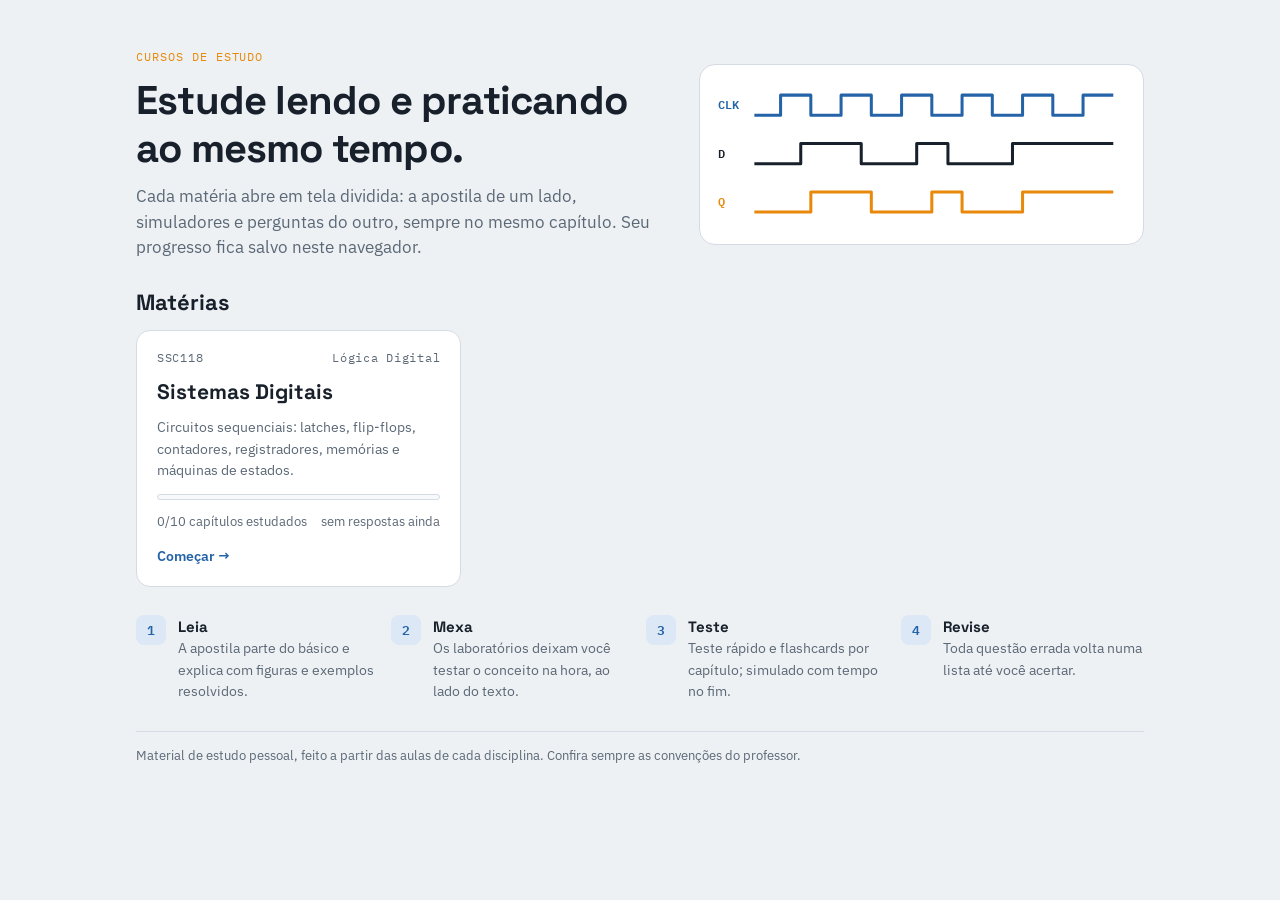
==== index.html @ 4c096933 "Cria site de estudos com catálogo e SSC118 em tela dividida Motor comum (tela dividida, capítulos, q" ====
<!DOCTYPE html>
<html lang="pt-BR">
<head>
<meta charset="utf-8">
<meta name="viewport" content="width=device-width, initial-scale=1, viewport-fit=cover">
<title>Estudos</title>
<meta name="description" content="Apostilas e laboratórios interativos para estudar para as provas.">
<link rel="icon" href="assets/icone.svg" type="image/svg+xml">
<link rel="preconnect" href="https://fonts.googleapis.com">
<link rel="preconnect" href="https://fonts.gstatic.com" crossorigin>
<link rel="stylesheet" href="https://fonts.googleapis.com/css2?family=IBM+Plex+Mono:wght@400;500;600&family=IBM+Plex+Sans:wght@400;500;600;700&family=Space+Grotesk:wght@500;600;700&display=swap">
<link rel="stylesheet" href="assets/engine.css">
<style>
.hero{display:grid;grid-template-columns:minmax(0,1.2fr) minmax(0,1fr);gap:28px;align-items:center}
.hero svg{width:100%;height:auto;display:block}
.hero .wave{background:var(--panel);border:1px solid var(--line);border-radius:16px;padding:14px 10px}
.how{display:grid;grid-template-columns:repeat(auto-fit,minmax(220px,1fr));gap:12px}
.how div{display:flex;gap:12px;align-items:flex-start}
.how b{font-family:var(--f-display)}
.how .k{flex:none;width:30px;height:30px;border-radius:8px;background:var(--clk-soft);color:var(--clk);display:grid;place-items:center;font-family:var(--f-mono);font-weight:600;font-size:13px}
.how p{color:var(--muted);font-size:14px}
@media (max-width:760px){.hero{grid-template-columns:1fr}.cat-head h1{font-size:34px}}
.trace{stroke-dasharray:1;stroke-dashoffset:1;animation:draw 2.4s ease forwards}
.trace:nth-of-type(2){animation-delay:.25s}.trace:nth-of-type(3){animation-delay:.5s}
@keyframes draw{to{stroke-dashoffset:0}}
@media (prefers-reduced-motion: reduce){.trace{stroke-dashoffset:0;animation:none}}
</style>
</head>
<body>
<div class="cat">
  <section class="hero">
    <div class="cat-head">
      <span class="eyebrow">Cursos de estudo</span>
      <h1>Estude lendo e praticando ao mesmo tempo.</h1>
      <p class="lede">Cada matéria abre em tela dividida: a apostila de um lado, simuladores e perguntas do outro, sempre no mesmo capítulo. Seu progresso fica salvo neste navegador.</p>
    </div>
    <div class="wave" aria-hidden="true">
      <svg viewBox="0 0 420 150">
        <text x="8" y="30" font-size="12" style="fill:var(--clk)" font-family="IBM Plex Mono, monospace" font-weight="600">CLK</text>
        <text x="8" y="78" font-size="12" style="fill:var(--ink)" font-family="IBM Plex Mono, monospace" font-weight="600">D</text>
        <text x="8" y="126" font-size="12" style="fill:var(--hi)" font-family="IBM Plex Mono, monospace" font-weight="600">Q</text>
        <polyline class="trace" pathLength="1" points="44,36 70,36 70,16 100,16 100,36 130,36 130,16 160,16 160,36 190,36 190,16 220,16 220,36 250,36 250,16 280,16 280,36 310,36 310,16 340,16 340,36 370,36 370,16 400,16" fill="none" style="stroke:var(--clk)" stroke-width="3" stroke-linejoin="round"/>
        <polyline class="trace" pathLength="1" points="44,84 90,84 90,64 150,64 150,84 205,84 205,64 236,64 236,84 300,84 300,64 400,64" fill="none" style="stroke:var(--ink)" stroke-width="3" stroke-linejoin="round"/>
        <polyline class="trace" pathLength="1" points="44,132 100,132 100,112 160,112 160,132 220,132 220,112 250,112 250,132 310,132 310,112 400,112" fill="none" style="stroke:var(--hi)" stroke-width="3" stroke-linejoin="round"/>
      </svg>
    </div>
  </section>

  <section style="display:flex;flex-direction:column;gap:14px">
    <h2 style="font-size:22px">Matérias</h2>
    <div class="cat-grid" id="cat-grid"></div>
  </section>

  <section class="how" aria-label="Como funciona">
    <div><span class="k">1</span><span><b>Leia</b><p>A apostila parte do básico e explica com figuras e exemplos resolvidos.</p></span></div>
    <div><span class="k">2</span><span><b>Mexa</b><p>Os laboratórios deixam você testar o conceito na hora, ao lado do texto.</p></span></div>
    <div><span class="k">3</span><span><b>Teste</b><p>Teste rápido e flashcards por capítulo; simulado com tempo no fim.</p></span></div>
    <div><span class="k">4</span><span><b>Revise</b><p>Toda questão errada volta numa lista até você acertar.</p></span></div>
  </section>

  <p class="foot">Material de estudo pessoal, feito a partir das aulas de cada disciplina. Confira sempre as convenções do professor.</p>
</div>
<script src="assets/engine.js"></script>
<script src="materias/catalogo.js"></script>
<script>Estudos.catalogo(CATALOGO);</script>
</body>
</html>
---- assets/engine.css ----
/* Estudos · motor comum
   Layout: catálogo de matérias → página da matéria em tela dividida (apostila à esquerda, prática à direita). */
:root{
  --bg:#eef1f4; --panel:#ffffff; --panel2:#f6f8fa; --ink:#18212b; --muted:#5b6876; --line:#d4dbe3;
  --hi:#e8890c; --hi-soft:#fde9cc; --clk:#2563a8; --clk-soft:#dce8f6; --ok:#2b8a3e; --ok-soft:#dcf2e1;
  --bad:#c92a2a; --bad-soft:#fbe0e0; --violet:#6d4fd8; --violet-soft:#ebe5fd; --wire0:#a9b4c0; --led-off:#cfd6de;
  --paper:#fdfdfc; --paper-ink:#1d2939; --navy:#1f3a5f; --navy-ink:#ffffff;
  --f-display:"Space Grotesk","IBM Plex Sans",system-ui,sans-serif;
  --f-body:"IBM Plex Sans",system-ui,-apple-system,"Segoe UI",sans-serif;
  --f-read:"Source Serif 4",Georgia,"Times New Roman",serif;
  --f-mono:"IBM Plex Mono",ui-monospace,"SFMono-Regular",Menlo,monospace;
  --top:56px;
}
@media (prefers-color-scheme: dark){:root:not([data-theme="light"]){
  --bg:#0f141a; --panel:#161d26; --panel2:#1b2430; --ink:#e3e9ef; --muted:#93a1b0; --line:#2b3644;
  --hi:#f2a33a; --hi-soft:#3b2a12; --clk:#6aa3e8; --clk-soft:#1a2b42; --ok:#5cc275; --ok-soft:#173222;
  --bad:#ff6b6b; --bad-soft:#3a1a1c; --violet:#a58bff; --violet-soft:#251d40; --wire0:#4a5767; --led-off:#2d3846;
  --paper:#141a21; --paper-ink:#e3e9ef; --navy:#22344d; --navy-ink:#eef3f9; color-scheme:dark}}
:root[data-theme="dark"]{
  --bg:#0f141a; --panel:#161d26; --panel2:#1b2430; --ink:#e3e9ef; --muted:#93a1b0; --line:#2b3644;
  --hi:#f2a33a; --hi-soft:#3b2a12; --clk:#6aa3e8; --clk-soft:#1a2b42; --ok:#5cc275; --ok-soft:#173222;
  --bad:#ff6b6b; --bad-soft:#3a1a1c; --violet:#a58bff; --violet-soft:#251d40; --wire0:#4a5767; --led-off:#2d3846;
  --paper:#141a21; --paper-ink:#e3e9ef; --navy:#22344d; --navy-ink:#eef3f9; color-scheme:dark}
*{box-sizing:border-box}
[hidden]{display:none!important}
html,body{height:100%}
body{background:var(--bg);color:var(--ink);font-family:var(--f-body);font-size:15px;line-height:1.55;margin:0}
body::before{content:"";position:fixed;inset:0 0 auto;height:env(safe-area-inset-top,0px);z-index:30;background:var(--panel)}
h1,h2,h3,h4{font-family:var(--f-display);line-height:1.22;text-wrap:balance;margin:0}
p{margin:0}
a{color:var(--clk)}
.ov{text-decoration:overline}
code,.mono{font-family:var(--f-mono);font-size:.92em}
button,select,input{font:inherit;color:inherit}

/* ---------- catálogo ---------- */
.cat{max-width:1040px;margin:0 auto;padding-block:48px 64px;padding-left:max(16px,env(safe-area-inset-left,0px));padding-right:max(16px,env(safe-area-inset-right,0px));display:flex;flex-direction:column;gap:28px}
.cat-head{display:flex;flex-direction:column;gap:10px}
.eyebrow{font-family:var(--f-mono);font-size:12px;letter-spacing:.08em;text-transform:uppercase;color:var(--hi)}
.cat-head h1{font-size:40px;letter-spacing:-.02em}
.lede{color:var(--muted);max-width:64ch;font-size:16.5px}
.cat-grid{display:grid;grid-template-columns:repeat(auto-fill,minmax(290px,1fr));gap:16px}
.mat{display:flex;flex-direction:column;gap:12px;background:var(--panel);border:1px solid var(--line);border-radius:14px;padding:18px 20px;text-decoration:none;color:inherit;transition:border-color .15s,transform .15s}
.mat:hover{border-color:var(--clk);transform:translateY(-2px)}
.mat .code{font-family:var(--f-mono);font-size:12px;letter-spacing:.06em;color:var(--muted)}
.mat h2{font-size:21px}
.mat p{color:var(--muted);font-size:14px}
.bar{height:6px;border-radius:4px;background:var(--panel2);border:1px solid var(--line);overflow:hidden}
.bar i{display:block;height:100%;background:var(--ok)}
.mat .meta{display:flex;justify-content:space-between;font-size:13px;color:var(--muted);font-variant-numeric:tabular-nums}
.mat-top{display:flex;justify-content:space-between;gap:8px}
.mat .go{font-size:14px;font-weight:600;color:var(--clk);margin-top:2px}
.mat.soon{opacity:.6;border-style:dashed;pointer-events:none}
.foot{font-size:13px;color:var(--muted);border-top:1px solid var(--line);padding-top:14px}

/* ---------- página da matéria ---------- */
.top{position:sticky;top:env(safe-area-inset-top,0px);z-index:20;height:var(--top);display:flex;align-items:center;gap:10px;background:var(--panel);border-bottom:1px solid var(--line);padding-left:max(12px,env(safe-area-inset-left,0px));padding-right:max(12px,env(safe-area-inset-right,0px))}
.top .back{text-decoration:none;color:var(--muted);font-size:14px;white-space:nowrap;padding:6px 8px;border-radius:7px}
.top .back:hover{background:var(--panel2);color:var(--ink)}
.top .title{font-family:var(--f-display);font-weight:600;font-size:15px;white-space:nowrap;overflow:hidden;text-overflow:ellipsis;min-width:0}
.top .title small{font-family:var(--f-mono);font-weight:500;color:var(--muted);font-size:12px;margin-right:6px}
.top .grow{flex:1}
.capnav{display:flex;align-items:center;gap:4px;min-width:0}
.capnav select{max-width:300px;min-width:0}
.seg{display:inline-flex;border:1px solid var(--line);border-radius:8px;overflow:hidden;flex:none}
.seg button{border:0;background:var(--panel);padding:6px 11px;font-size:13px;cursor:pointer;border-right:1px solid var(--line)}
.seg button:last-child{border-right:0}
.seg button[aria-pressed="true"]{background:var(--clk-soft);color:var(--clk);font-weight:600}
.split{display:grid;grid-template-columns:var(--split,52%) 10px minmax(0,1fr);height:calc(100dvh - var(--top) - env(safe-area-inset-top,0px) - env(safe-area-inset-bottom,0px))}
.pane{overflow:auto;min-width:0;overscroll-behavior:contain}
.pane-ap{background:var(--paper);color:var(--paper-ink)}
.pane-pr{background:var(--bg)}
.divider{background:var(--panel2);border-left:1px solid var(--line);border-right:1px solid var(--line);cursor:col-resize;position:relative;touch-action:none}
.divider::after{content:"";position:absolute;left:3px;top:50%;width:2px;height:36px;margin-top:-18px;border-left:2px dotted var(--muted)}
.divider:hover,.divider.drag{background:var(--clk-soft)}
body[data-mode="ap"] .split{grid-template-columns:1fr 0 0}
body[data-mode="pr"] .split{grid-template-columns:0 0 1fr}
body[data-mode="ap"] .pane-pr,body[data-mode="ap"] .divider,body[data-mode="pr"] .pane-ap,body[data-mode="pr"] .divider{display:none}
@media (max-width:900px){
  .top{flex-wrap:wrap;height:auto;padding-block:8px;row-gap:6px}
  :root{--top:104px}
  .top .title{flex:1}
  .capnav{order:3;flex:1 1 100%}
  .capnav select{flex:1;max-width:none}
  .split{grid-template-columns:1fr!important}
  .divider{display:none!important}
  body:not([data-mode="pr"]) .pane-pr{display:none}
  body[data-mode="pr"] .pane-ap{display:none}
  .seg .only-wide{display:none}
  .top .title{display:none}
  .top .grow{display:block}
}
.pr-inner{padding:20px max(16px,env(safe-area-inset-right,0px)) 60px max(16px,env(safe-area-inset-left,0px));display:flex;flex-direction:column;gap:18px;max-width:900px;margin:0 auto}
.pr-cap{display:flex;flex-direction:column;gap:18px}
.pr-cap > .wrap{display:flex;flex-direction:column;gap:18px}
.pr-head{display:flex;justify-content:space-between;align-items:baseline;gap:10px;flex-wrap:wrap}
.pr-head h2{font-size:20px}

/* ---------- apostila ---------- */
.apostila{max-width:760px;margin:0 auto;padding:28px max(20px,env(safe-area-inset-right,0px)) 80px max(20px,env(safe-area-inset-left,0px));font-family:var(--f-read);font-size:17px;line-height:1.62}
.apostila p{margin:0 0 12px;max-width:68ch}
.apostila h2{font-family:var(--f-display);font-size:21px;color:var(--navy-txt,var(--clk));margin:30px 0 10px;padding-bottom:6px;border-bottom:2px solid var(--line);scroll-margin-top:16px}
.apostila h3{font-family:var(--f-display);font-size:17px;margin:20px 0 8px}
.apostila h3::before{content:"▸ ";color:var(--hi)}
.apostila ul,.apostila ol{margin:6px 0 14px;padding-left:24px}
.apostila li{margin:4px 0}
.apostila b,.apostila strong{font-weight:650}
.chap-head{background:var(--navy);color:var(--navy-ink);border-radius:12px;padding:18px 22px 16px;margin-bottom:6px;font-family:var(--f-body)}
.chap-head .num{font-family:var(--f-mono);font-size:12px;letter-spacing:.12em;text-transform:uppercase;color:#ffb37d}
.chap-head h1{color:var(--navy-ink);font-size:25px;margin:4px 0 6px}
.chap-head .goal{font-size:14.5px;opacity:.85;line-height:1.5}
.chap-head .src{font-size:12.5px;opacity:.65;margin-top:6px}
.callout{border-radius:9px;padding:11px 15px 6px;margin:14px 0 16px;border-left:5px solid;font-family:var(--f-body);font-size:15px;line-height:1.55}
.callout .ct{font-weight:700;font-size:12px;margin-bottom:5px;text-transform:uppercase;letter-spacing:.06em}
.callout p{margin-bottom:8px}
.callout.key{background:var(--clk-soft);border-color:var(--clk)} .callout.key .ct{color:var(--clk)}
.callout.warn{background:var(--bad-soft);border-color:var(--bad)} .callout.warn .ct{color:var(--bad)}
.callout.ex{background:var(--ok-soft);border-color:var(--ok)} .callout.ex .ct{color:var(--ok)}
.callout.try{background:var(--hi-soft);border-color:var(--hi)} .callout.try .ct{color:var(--hi)}
.callout.deep{background:var(--violet-soft);border-color:var(--violet)} .callout.deep .ct{color:var(--violet)}
.callout.intuit{background:var(--panel2);border-color:var(--muted)} .callout.intuit .ct{color:var(--muted)}
.apostila figure{margin:14px 0 18px;text-align:center}
.apostila figure .fig{background:#fff;border:1px solid var(--line);border-radius:10px;padding:10px;overflow-x:auto}
.apostila figure img{max-width:100%;height:auto;display:block;margin:0 auto}
.apostila figcaption{font-family:var(--f-body);font-size:13px;color:var(--muted);margin-top:6px;line-height:1.45}
.apostila table{margin:10px auto 14px;font-family:var(--f-body)}
.apostila .formula{display:block;text-align:center;font-family:var(--f-mono);font-size:15px;font-weight:600;color:var(--clk);margin:10px 0 12px;background:none;border:0}
.apostila .twocol{display:flex;gap:16px;flex-wrap:wrap;align-items:flex-start;justify-content:center}
.apostila .twocol>div{flex:1 1 240px;min-width:0}
.apostila .cap{font-size:13px;color:var(--muted);text-align:center;font-family:var(--f-body)}
.apostila .small{font-size:13.5px;color:var(--muted);font-family:var(--f-body)}
.apostila .steps{counter-reset:st;list-style:none;padding-left:0}
.apostila .steps li{counter-increment:st;padding-left:34px;position:relative;margin:8px 0}
.apostila .steps li::before{content:counter(st);position:absolute;left:0;top:2px;width:22px;height:22px;border-radius:50%;background:var(--hi);color:#fff;font:700 12px/22px var(--f-body);text-align:center}
.apostila .cheat{columns:2 260px;column-gap:16px;font-family:var(--f-body);font-size:14px}
.apostila .cheat .blk{break-inside:avoid;border:1px solid var(--line);border-radius:9px;padding:8px 12px 4px;margin-bottom:12px}
.apostila .cheat h4{font-size:14px;margin-bottom:4px}
.apostila .cheat ul{padding-left:18px}
.ap-foot{display:flex;gap:10px;flex-wrap:wrap;justify-content:space-between;align-items:center;margin-top:28px;padding-top:16px;border-top:1px solid var(--line);font-family:var(--f-body)}
.ref-btn{font-family:var(--f-body);font-size:12.5px;font-weight:600;border:1px solid var(--clk);color:var(--clk);background:transparent;border-radius:999px;padding:2px 10px;cursor:pointer;vertical-align:middle;margin-left:8px}
.ref-btn:hover{background:var(--clk-soft)}
.flash-target{animation:flash 1.6s ease}
@keyframes flash{0%,40%{background:var(--hi-soft)}100%{background:transparent}}

/* ---------- tabelas ---------- */
table{border-collapse:collapse;font-size:14px;font-variant-numeric:tabular-nums}
th,td{border:1px solid var(--line);padding:4px 10px;text-align:center}
th{background:var(--panel2);font-weight:600}
td.l,th.l{text-align:left}
tr.cur td,tr.hl td{background:var(--hi-soft)}
tr.bad td{color:var(--bad)}
table.wide{width:100%}
.tt td{font-family:var(--f-mono)}
.tscroll{overflow-x:auto;max-width:100%}
.apostila table{display:block;max-width:100%;overflow-x:auto;width:max-content}
.apostila table.wide{width:100%;display:table}

/* ---------- componentes da prática ---------- */
.card{background:var(--panel);border:1px solid var(--line);border-radius:12px;padding:16px 18px;min-width:0;display:flex;flex-direction:column;gap:10px}
.lab{background:var(--panel);border:1px solid var(--line);border-radius:14px;overflow:hidden;min-width:0}
.lab-h{display:flex;justify-content:space-between;align-items:center;gap:10px;flex-wrap:wrap;padding:11px 16px;background:var(--panel2);border-bottom:1px solid var(--line)}
.lab-h h2{font-size:16.5px;display:flex;gap:10px;align-items:center;flex-wrap:wrap}
.tag{font-family:var(--f-mono);font-size:11px;letter-spacing:.06em;text-transform:uppercase;color:var(--panel);background:var(--ink);padding:2px 7px;border-radius:4px}
.lab-b{padding:16px;display:flex;flex-direction:column;gap:14px}
.row{display:flex;gap:12px;flex-wrap:wrap;align-items:center}
.cols{display:grid;grid-template-columns:repeat(auto-fit,minmax(240px,1fr));gap:16px;align-items:start}
.hint{font-size:13px;color:var(--muted)}
.btn{border:1px solid var(--line);background:var(--panel);border-radius:8px;padding:7px 12px;cursor:pointer;font-weight:500;font-size:14px;display:inline-flex;gap:6px;align-items:center;text-decoration:none;color:var(--ink)}
.btn:hover{border-color:var(--clk)}
.btn.primary{background:var(--clk);border-color:var(--clk);color:var(--panel)}
.btn.small{padding:4px 9px;font-size:13px}
.btn:disabled{opacity:.5;cursor:default}
.btn:focus-visible,.bit:focus-visible,select:focus-visible,input:focus-visible,.opt:focus-visible,.slot:focus-visible,.seg button:focus-visible,.mat:focus-visible,.flash:focus-visible,.ref-btn:focus-visible,.divider:focus-visible{outline:2px solid var(--hi);outline-offset:2px}
select,input[type=number],input[type=text]{border:1px solid var(--line);background:var(--panel);border-radius:8px;padding:6px 9px;font-size:14px}
input[type=range]{accent-color:var(--clk);max-width:100%}
label.ctl{display:flex;gap:8px;align-items:center;font-size:14px}
.bit{display:inline-flex;flex-direction:column;align-items:center;gap:3px;border:1px solid var(--line);background:var(--panel2);border-radius:10px;padding:6px 10px 5px;cursor:pointer;min-width:54px}
.bit .nm{font-family:var(--f-mono);font-size:12px;font-weight:600}
.bit .v{font-family:var(--f-mono);font-size:20px;font-weight:600;line-height:1}
.bit[aria-pressed="true"]{background:var(--hi-soft);border-color:var(--hi)}
.bit[aria-pressed="true"] .v{color:var(--hi)}
.led{display:inline-flex;flex-direction:column;align-items:center;gap:4px;min-width:44px}
.led i{width:22px;height:22px;border-radius:50%;background:var(--led-off);border:2px solid var(--line);display:block;transition:background .12s,box-shadow .12s}
.led.on i{background:var(--hi);border-color:var(--hi);box-shadow:0 0 0 4px var(--hi-soft)}
.led.x i{background:repeating-linear-gradient(45deg,var(--bad) 0 3px,transparent 3px 6px);border-color:var(--bad)}
.led span{font-family:var(--f-mono);font-size:12px;font-weight:600}
.status{font-size:14px;padding:8px 12px;border-radius:8px;background:var(--panel2);border:1px solid var(--line)}
.status.ok{background:var(--ok-soft);border-color:var(--ok)}
.status.bad{background:var(--bad-soft);border-color:var(--bad)}
.status.hl{background:var(--hi-soft);border-color:var(--hi)}
.big{font-family:var(--f-mono);font-size:30px;font-weight:600;letter-spacing:.04em;font-variant-numeric:tabular-nums}
.scope{background:var(--panel2);border:1px solid var(--line);border-radius:10px;overflow-x:auto}
.scope svg{display:block;width:100%;min-width:480px;height:auto}
svg text{font-family:var(--f-mono)}
.diagram{overflow-x:auto}
.diagram svg{display:block;max-width:100%;height:auto;margin:0 auto}
.w0{stroke:var(--wire0)} .w1{stroke:var(--hi)}
.gate{fill:var(--panel);stroke:var(--ink);stroke-width:1.8}
.formula{font-family:var(--f-mono);font-weight:600;background:var(--panel2);border:1px solid var(--line);border-radius:8px;padding:8px 12px;align-self:flex-start}
/* quiz */
.q{display:flex;flex-direction:column;gap:8px;padding:12px 0;border-top:1px solid var(--line)}
.q:first-child{border-top:0;padding-top:0}
.q .stem{font-weight:600}
.opts{display:flex;flex-direction:column;gap:6px}
.opt{text-align:left;border:1px solid var(--line);background:var(--panel);border-radius:8px;padding:7px 11px;cursor:pointer;font-size:14px}
.opt:hover{border-color:var(--clk)}
.opt.right{background:var(--ok-soft);border-color:var(--ok)}
.opt.wrong{background:var(--bad-soft);border-color:var(--bad)}
.expl{font-size:13.5px;color:var(--muted)}
.chips{display:flex;gap:6px;flex-wrap:wrap}
.chip{font-family:var(--f-mono);font-size:13px;border-radius:6px;padding:3px 8px;border:1px solid var(--line);background:var(--panel2)}
.slot{cursor:pointer}
/* flashcards */
.flash{position:relative;min-height:150px;border:1px solid var(--line);border-radius:12px;background:var(--panel2);padding:22px 20px;cursor:pointer;display:flex;flex-direction:column;justify-content:center;gap:8px;text-align:center}
.flash .side{font-family:var(--f-mono);font-size:11px;letter-spacing:.08em;text-transform:uppercase;color:var(--muted);position:absolute;top:10px;left:14px}
.flash .txt{font-size:17px;font-weight:600}
.flash.back{background:var(--clk-soft);border-color:var(--clk)}
.flash.back .txt{font-weight:500;font-size:15.5px}
.score{font-family:var(--f-mono);font-size:13px;color:var(--muted)}
.timer{font-family:var(--f-mono);font-size:22px;font-weight:600;font-variant-numeric:tabular-nums}
@media (prefers-reduced-motion: reduce){*{transition:none!important;animation:none!important}}
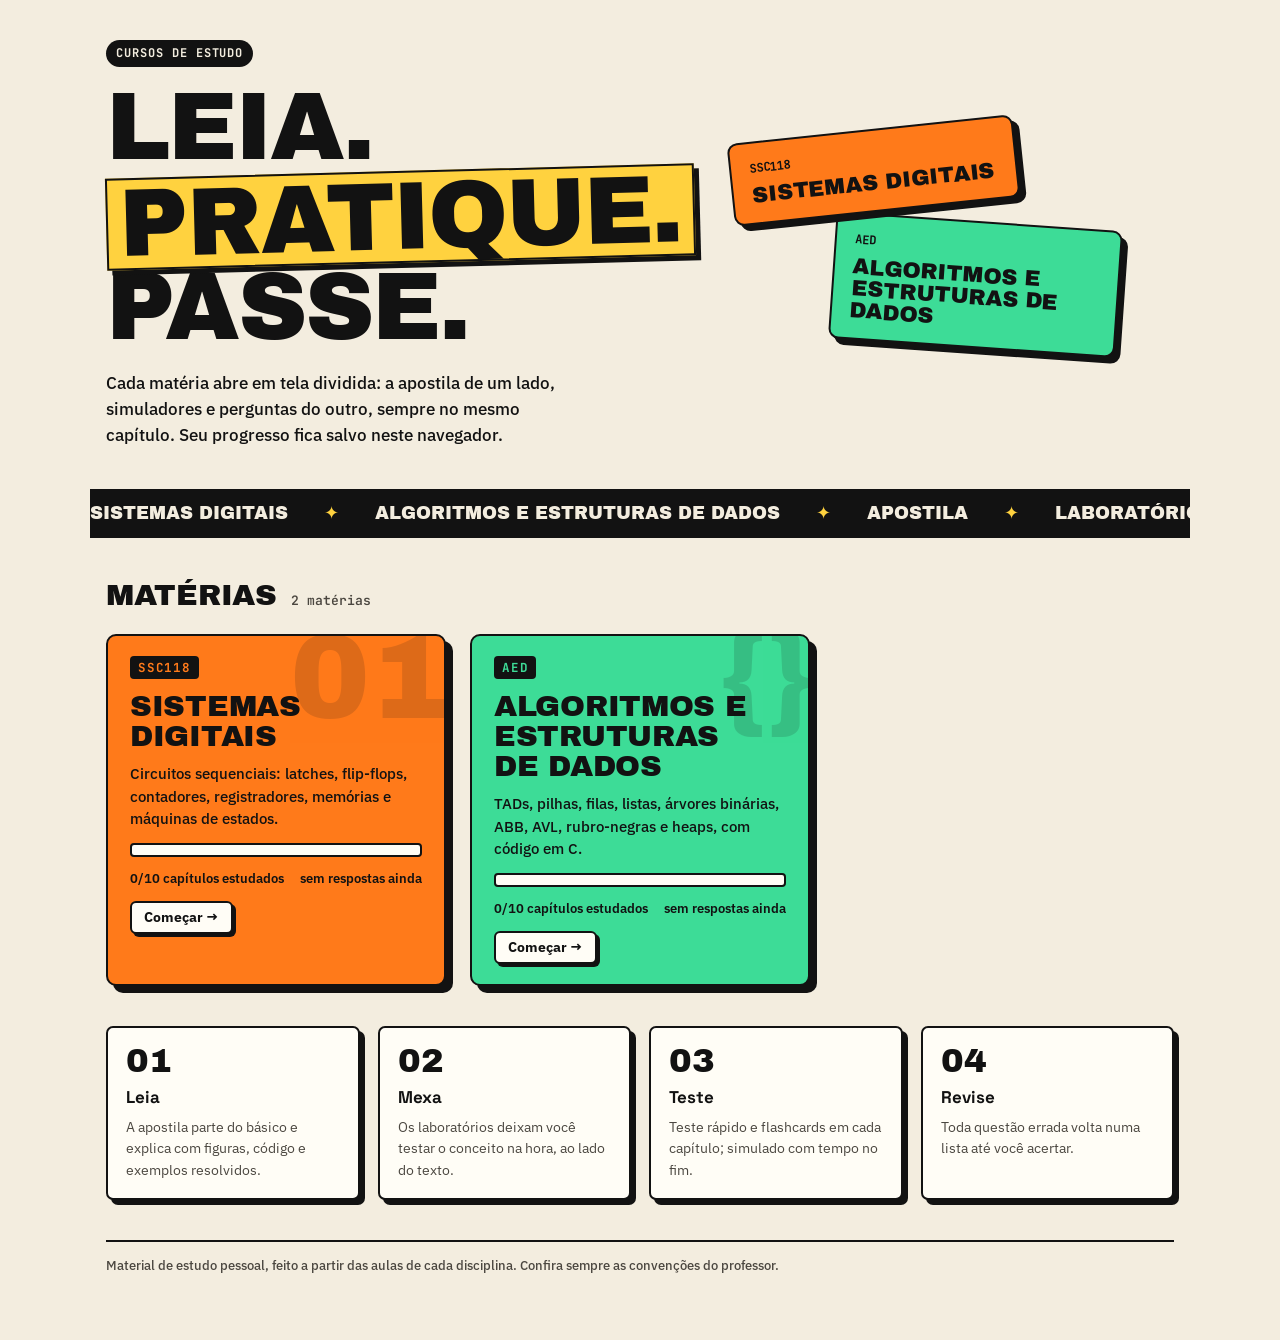
==== commit 381fa918: "Adiciona AED e redesenha o site no estilo neo-brutalista - Nova matéria Algoritmos e Estruturas de D" ====
--- a/index.html
+++ b/index.html
@@ -8,60 +8,60 @@
 <link rel="icon" href="assets/icone.svg" type="image/svg+xml">
 <link rel="preconnect" href="https://fonts.googleapis.com">
 <link rel="preconnect" href="https://fonts.gstatic.com" crossorigin>
-<link rel="stylesheet" href="https://fonts.googleapis.com/css2?family=IBM+Plex+Mono:wght@400;500;600&family=IBM+Plex+Sans:wght@400;500;600;700&family=Space+Grotesk:wght@500;600;700&display=swap">
+<link rel="stylesheet" href="https://fonts.googleapis.com/css2?family=Archivo+Black&family=IBM+Plex+Sans:wght@400;500;600;700&family=JetBrains+Mono:wght@400;500;600;700&family=Space+Grotesk:wght@500;600;700&display=swap">
 <link rel="stylesheet" href="assets/engine.css">
 <style>
-.hero{display:grid;grid-template-columns:minmax(0,1.2fr) minmax(0,1fr);gap:28px;align-items:center}
-.hero svg{width:100%;height:auto;display:block}
-.hero .wave{background:var(--panel);border:1px solid var(--line);border-radius:16px;padding:14px 10px}
-.how{display:grid;grid-template-columns:repeat(auto-fit,minmax(220px,1fr));gap:12px}
-.how div{display:flex;gap:12px;align-items:flex-start}
-.how b{font-family:var(--f-display)}
-.how .k{flex:none;width:30px;height:30px;border-radius:8px;background:var(--clk-soft);color:var(--clk);display:grid;place-items:center;font-family:var(--f-mono);font-weight:600;font-size:13px}
-.how p{color:var(--muted);font-size:14px}
-@media (max-width:760px){.hero{grid-template-columns:1fr}.cat-head h1{font-size:34px}}
-.trace{stroke-dasharray:1;stroke-dashoffset:1;animation:draw 2.4s ease forwards}
-.trace:nth-of-type(2){animation-delay:.25s}.trace:nth-of-type(3){animation-delay:.5s}
-@keyframes draw{to{stroke-dashoffset:0}}
-@media (prefers-reduced-motion: reduce){.trace{stroke-dashoffset:0;animation:none}}
+:root{--mat:#ffd23f}
+.stack{position:relative;height:330px}
+.stack .card-s{position:absolute;width:62%;padding:16px 18px;border:var(--bw) solid var(--line);border-radius:10px;box-shadow:6px 6px 0 var(--line);color:#121212;display:flex;flex-direction:column;gap:6px;transition:transform .25s}
+.stack .card-s b{font-family:var(--f-display);font-weight:400;font-size:22px;line-height:1;text-transform:uppercase}
+.stack .card-s span{font-family:var(--f-mono);font-size:12px;font-weight:700}
+.stack:hover .card-s:nth-child(1){transform:rotate(-9deg) translate(-12px,-6px)}
+.stack:hover .card-s:nth-child(2){transform:rotate(5deg) translate(14px,4px)}
+.ticker{overflow:hidden;border-block:var(--bw) solid var(--line);background:var(--ink);color:var(--bg);margin-inline:calc(-1 * max(16px,env(safe-area-inset-left,0px)))}
+.ticker div{display:flex;gap:36px;padding:9px 0;white-space:nowrap;font-family:var(--f-display);font-size:18px;text-transform:uppercase;animation:tick 32s linear infinite;width:max-content}
+.ticker i{font-style:normal;color:var(--mat)}
+@keyframes tick{to{transform:translateX(-50%)}}
+@media (prefers-reduced-motion: reduce){.ticker div{animation:none}}
 </style>
 </head>
 <body>
 <div class="cat">
   <section class="hero">
-    <div class="cat-head">
-      <span class="eyebrow">Cursos de estudo</span>
-      <h1>Estude lendo e praticando ao mesmo tempo.</h1>
+    <div>
+      <span class="sticker">Cursos de estudo</span>
+      <h1 style="margin-top:16px">Leia.<br><span class="hl">Pratique.</span><br>Passe.</h1>
       <p class="lede">Cada matéria abre em tela dividida: a apostila de um lado, simuladores e perguntas do outro, sempre no mesmo capítulo. Seu progresso fica salvo neste navegador.</p>
     </div>
-    <div class="wave" aria-hidden="true">
-      <svg viewBox="0 0 420 150">
-        <text x="8" y="30" font-size="12" style="fill:var(--clk)" font-family="IBM Plex Mono, monospace" font-weight="600">CLK</text>
-        <text x="8" y="78" font-size="12" style="fill:var(--ink)" font-family="IBM Plex Mono, monospace" font-weight="600">D</text>
-        <text x="8" y="126" font-size="12" style="fill:var(--hi)" font-family="IBM Plex Mono, monospace" font-weight="600">Q</text>
-        <polyline class="trace" pathLength="1" points="44,36 70,36 70,16 100,16 100,36 130,36 130,16 160,16 160,36 190,36 190,16 220,16 220,36 250,36 250,16 280,16 280,36 310,36 310,16 340,16 340,36 370,36 370,16 400,16" fill="none" style="stroke:var(--clk)" stroke-width="3" stroke-linejoin="round"/>
-        <polyline class="trace" pathLength="1" points="44,84 90,84 90,64 150,64 150,84 205,84 205,64 236,64 236,84 300,84 300,64 400,64" fill="none" style="stroke:var(--ink)" stroke-width="3" stroke-linejoin="round"/>
-        <polyline class="trace" pathLength="1" points="44,132 100,132 100,112 160,112 160,132 220,132 220,112 250,112 250,132 310,132 310,112 400,112" fill="none" style="stroke:var(--hi)" stroke-width="3" stroke-linejoin="round"/>
-      </svg>
-    </div>
+    <div class="stack" id="stack" aria-hidden="true"></div>
   </section>
 
-  <section style="display:flex;flex-direction:column;gap:14px">
-    <h2 style="font-size:22px">Matérias</h2>
+  <div class="ticker" aria-hidden="true"><div id="ticker"></div></div>
+
+  <section style="display:flex;flex-direction:column;gap:20px">
+    <div class="sec-title"><h2>Matérias</h2><span class="score" id="n-mat"></span></div>
     <div class="cat-grid" id="cat-grid"></div>
   </section>
 
   <section class="how" aria-label="Como funciona">
-    <div><span class="k">1</span><span><b>Leia</b><p>A apostila parte do básico e explica com figuras e exemplos resolvidos.</p></span></div>
-    <div><span class="k">2</span><span><b>Mexa</b><p>Os laboratórios deixam você testar o conceito na hora, ao lado do texto.</p></span></div>
-    <div><span class="k">3</span><span><b>Teste</b><p>Teste rápido e flashcards por capítulo; simulado com tempo no fim.</p></span></div>
-    <div><span class="k">4</span><span><b>Revise</b><p>Toda questão errada volta numa lista até você acertar.</p></span></div>
+    <div class="box"><span class="k">01</span><b>Leia</b><p>A apostila parte do básico e explica com figuras, código e exemplos resolvidos.</p></div>
+    <div class="box"><span class="k">02</span><b>Mexa</b><p>Os laboratórios deixam você testar o conceito na hora, ao lado do texto.</p></div>
+    <div class="box"><span class="k">03</span><b>Teste</b><p>Teste rápido e flashcards em cada capítulo; simulado com tempo no fim.</p></div>
+    <div class="box"><span class="k">04</span><b>Revise</b><p>Toda questão errada volta numa lista até você acertar.</p></div>
   </section>
 
   <p class="foot">Material de estudo pessoal, feito a partir das aulas de cada disciplina. Confira sempre as convenções do professor.</p>
 </div>
 <script src="assets/engine.js"></script>
 <script src="materias/catalogo.js"></script>
-<script>Estudos.catalogo(CATALOGO);</script>
+<script>
+Estudos.catalogo(CATALOGO);
+document.getElementById("n-mat").textContent = CATALOGO.length + (CATALOGO.length === 1 ? " matéria" : " matérias");
+const rot = [-6, 4, -2, 7];
+document.getElementById("stack").innerHTML = CATALOGO.slice(0, 4).map((m, i) =>
+  `<div class="card-s" style="background:${m.cor};left:${4 + i * 22}%;top:${10 + i * 92}px;transform:rotate(${rot[i]}deg);z-index:${10 - i}"><span>${m.codigo}</span><b>${m.titulo}</b></div>`).join("");
+const words = CATALOGO.flatMap(m => [m.titulo, "<i>✦</i>"]).concat(["Apostila", "<i>✦</i>", "Laboratórios", "<i>✦</i>", "Simulado", "<i>✦</i>", "Flashcards", "<i>✦</i>"]);
+document.getElementById("ticker").innerHTML = [...words, ...words].map(w => `<span>${w}</span>`).join("");
+</script>
 </body>
 </html>
--- a/assets/engine.css
+++ b/assets/engine.css
@@ -1,85 +1,117 @@
-/* Estudos · motor comum
-   Layout: catálogo de matérias → página da matéria em tela dividida (apostila à esquerda, prática à direita). */
+/* Estudos · motor comum · estilo neo-brutalista
+   Layout: catálogo de matérias → página da matéria em tela dividida (apostila à esquerda, prática à direita).
+   Cada matéria define sua cor principal em --mat (CURSO.cor / catalogo.js "cor"). */
 :root{
-  --bg:#eef1f4; --panel:#ffffff; --panel2:#f6f8fa; --ink:#18212b; --muted:#5b6876; --line:#d4dbe3;
-  --hi:#e8890c; --hi-soft:#fde9cc; --clk:#2563a8; --clk-soft:#dce8f6; --ok:#2b8a3e; --ok-soft:#dcf2e1;
-  --bad:#c92a2a; --bad-soft:#fbe0e0; --violet:#6d4fd8; --violet-soft:#ebe5fd; --wire0:#a9b4c0; --led-off:#cfd6de;
-  --paper:#fdfdfc; --paper-ink:#1d2939; --navy:#1f3a5f; --navy-ink:#ffffff;
-  --f-display:"Space Grotesk","IBM Plex Sans",system-ui,sans-serif;
+  --mat:#ff7a1a;
+  --bg:#f3eddf; --panel:#fffdf6; --panel2:#efe7d6; --ink:#121212; --muted:#4b4740; --line:#121212;
+  --hi:#ff8a00; --clk:#2f5bff; --ok:#11a35a; --bad:#e23b3b; --violet:#7b4dff; --wire0:#a39d90; --led-off:#d9d1bf;
+  --paper:#fffdf6; --paper-ink:#151515; --on-mat:#121212;
+  --bw:2.5px; --sh:5px; --r:7px;
+  --mat-soft:color-mix(in srgb,var(--mat) 24%,var(--panel));
+  --hi-soft:color-mix(in srgb,var(--hi) 22%,var(--panel)); --clk-soft:color-mix(in srgb,var(--clk) 16%,var(--panel));
+  --ok-soft:color-mix(in srgb,var(--ok) 18%,var(--panel)); --bad-soft:color-mix(in srgb,var(--bad) 16%,var(--panel));
+  --violet-soft:color-mix(in srgb,var(--violet) 16%,var(--panel));
+  --f-display:"Archivo Black","Arial Black",Impact,sans-serif;
+  --f-head:"Space Grotesk","IBM Plex Sans",system-ui,sans-serif;
   --f-body:"IBM Plex Sans",system-ui,-apple-system,"Segoe UI",sans-serif;
   --f-read:"Source Serif 4",Georgia,"Times New Roman",serif;
-  --f-mono:"IBM Plex Mono",ui-monospace,"SFMono-Regular",Menlo,monospace;
-  --top:56px;
+  --f-mono:"JetBrains Mono","IBM Plex Mono",ui-monospace,Menlo,monospace;
+  --top:62px;
 }
 @media (prefers-color-scheme: dark){:root:not([data-theme="light"]){
-  --bg:#0f141a; --panel:#161d26; --panel2:#1b2430; --ink:#e3e9ef; --muted:#93a1b0; --line:#2b3644;
-  --hi:#f2a33a; --hi-soft:#3b2a12; --clk:#6aa3e8; --clk-soft:#1a2b42; --ok:#5cc275; --ok-soft:#173222;
-  --bad:#ff6b6b; --bad-soft:#3a1a1c; --violet:#a58bff; --violet-soft:#251d40; --wire0:#4a5767; --led-off:#2d3846;
-  --paper:#141a21; --paper-ink:#e3e9ef; --navy:#22344d; --navy-ink:#eef3f9; color-scheme:dark}}
+  --bg:#17160f; --panel:#22201a; --panel2:#2c2a22; --ink:#f3eddf; --muted:#bdb6a6; --line:#f3eddf;
+  --hi:#ffa033; --clk:#7d9bff; --ok:#3ccf82; --bad:#ff6b6b; --violet:#a98bff; --wire0:#6b675c; --led-off:#3d3a31;
+  --paper:#1d1c16; --paper-ink:#f0eadc; color-scheme:dark}}
 :root[data-theme="dark"]{
-  --bg:#0f141a; --panel:#161d26; --panel2:#1b2430; --ink:#e3e9ef; --muted:#93a1b0; --line:#2b3644;
-  --hi:#f2a33a; --hi-soft:#3b2a12; --clk:#6aa3e8; --clk-soft:#1a2b42; --ok:#5cc275; --ok-soft:#173222;
-  --bad:#ff6b6b; --bad-soft:#3a1a1c; --violet:#a58bff; --violet-soft:#251d40; --wire0:#4a5767; --led-off:#2d3846;
-  --paper:#141a21; --paper-ink:#e3e9ef; --navy:#22344d; --navy-ink:#eef3f9; color-scheme:dark}
+  --bg:#17160f; --panel:#22201a; --panel2:#2c2a22; --ink:#f3eddf; --muted:#bdb6a6; --line:#f3eddf;
+  --hi:#ffa033; --clk:#7d9bff; --ok:#3ccf82; --bad:#ff6b6b; --violet:#a98bff; --wire0:#6b675c; --led-off:#3d3a31;
+  --paper:#1d1c16; --paper-ink:#f0eadc; color-scheme:dark}
 *{box-sizing:border-box}
 [hidden]{display:none!important}
 html,body{height:100%}
 body{background:var(--bg);color:var(--ink);font-family:var(--f-body);font-size:15px;line-height:1.55;margin:0}
-body::before{content:"";position:fixed;inset:0 0 auto;height:env(safe-area-inset-top,0px);z-index:30;background:var(--panel)}
-h1,h2,h3,h4{font-family:var(--f-display);line-height:1.22;text-wrap:balance;margin:0}
+body::before{content:"";position:fixed;inset:0 0 auto;height:env(safe-area-inset-top,0px);z-index:30;background:var(--mat)}
+h1,h2,h3,h4{font-family:var(--f-head);font-weight:700;line-height:1.18;text-wrap:balance;margin:0}
 p{margin:0}
-a{color:var(--clk)}
+a{color:inherit}
 .ov{text-decoration:overline}
-code,.mono{font-family:var(--f-mono);font-size:.92em}
+code,.mono{font-family:var(--f-mono);font-size:.9em}
 button,select,input{font:inherit;color:inherit}
+::selection{background:var(--mat);color:var(--on-mat)}
+
+/* ---------- peças básicas ---------- */
+.box{background:var(--panel);border:var(--bw) solid var(--line);border-radius:var(--r);box-shadow:var(--sh) var(--sh) 0 var(--line)}
+.btn{border:var(--bw) solid var(--line);background:var(--panel);border-radius:var(--r);padding:6px 13px;cursor:pointer;font-weight:600;font-size:14px;display:inline-flex;gap:6px;align-items:center;text-decoration:none;color:var(--ink);box-shadow:3px 3px 0 var(--line);transition:transform .06s,box-shadow .06s}
+.btn:hover{background:var(--mat-soft)}
+.btn:active{transform:translate(3px,3px);box-shadow:0 0 0 var(--line)}
+.btn.primary{background:var(--mat);color:var(--on-mat)}
+.btn.small{padding:3px 10px;font-size:13px}
+.btn:disabled{opacity:.45;cursor:default;transform:none;box-shadow:3px 3px 0 var(--line)}
+:focus-visible{outline:3px solid var(--clk)!important;outline-offset:3px}
+select,input[type=number],input[type=text]{border:var(--bw) solid var(--line);background:var(--panel);border-radius:var(--r);padding:5px 9px;font-size:14px;font-weight:500}
+input[type=range]{accent-color:var(--mat);max-width:100%}
+input[type=checkbox]{accent-color:var(--ink);width:17px;height:17px}
+label.ctl{display:flex;gap:8px;align-items:center;font-size:14px;font-weight:500}
 
 /* ---------- catálogo ---------- */
-.cat{max-width:1040px;margin:0 auto;padding-block:48px 64px;padding-left:max(16px,env(safe-area-inset-left,0px));padding-right:max(16px,env(safe-area-inset-right,0px));display:flex;flex-direction:column;gap:28px}
-.cat-head{display:flex;flex-direction:column;gap:10px}
-.eyebrow{font-family:var(--f-mono);font-size:12px;letter-spacing:.08em;text-transform:uppercase;color:var(--hi)}
-.cat-head h1{font-size:40px;letter-spacing:-.02em}
-.lede{color:var(--muted);max-width:64ch;font-size:16.5px}
-.cat-grid{display:grid;grid-template-columns:repeat(auto-fill,minmax(290px,1fr));gap:16px}
-.mat{display:flex;flex-direction:column;gap:12px;background:var(--panel);border:1px solid var(--line);border-radius:14px;padding:18px 20px;text-decoration:none;color:inherit;transition:border-color .15s,transform .15s}
-.mat:hover{border-color:var(--clk);transform:translateY(-2px)}
-.mat .code{font-family:var(--f-mono);font-size:12px;letter-spacing:.06em;color:var(--muted)}
-.mat h2{font-size:21px}
-.mat p{color:var(--muted);font-size:14px}
-.bar{height:6px;border-radius:4px;background:var(--panel2);border:1px solid var(--line);overflow:hidden}
-.bar i{display:block;height:100%;background:var(--ok)}
-.mat .meta{display:flex;justify-content:space-between;font-size:13px;color:var(--muted);font-variant-numeric:tabular-nums}
-.mat-top{display:flex;justify-content:space-between;gap:8px}
-.mat .go{font-size:14px;font-weight:600;color:var(--clk);margin-top:2px}
-.mat.soon{opacity:.6;border-style:dashed;pointer-events:none}
-.foot{font-size:13px;color:var(--muted);border-top:1px solid var(--line);padding-top:14px}
+.cat{max-width:1100px;margin:0 auto;padding-block:40px 64px;padding-left:max(16px,env(safe-area-inset-left,0px));padding-right:max(16px,env(safe-area-inset-right,0px));display:flex;flex-direction:column;gap:40px}
+.hero{display:grid;grid-template-columns:minmax(0,1.25fr) minmax(0,1fr);gap:28px;align-items:end}
+.hero h1{font-family:var(--f-display);font-weight:400;font-size:clamp(46px,8vw,96px);line-height:.92;letter-spacing:-.02em;text-transform:uppercase}
+.hero h1 .hl{background:var(--mat);color:#121212;padding:0 .12em;border:var(--bw) solid var(--line);box-shadow:var(--sh) var(--sh) 0 var(--line);display:inline-block;transform:rotate(-1.5deg)}
+.hero .lede{font-size:17px;max-width:46ch;margin-top:18px;font-weight:500}
+.sticker{display:inline-block;font-family:var(--f-mono);font-size:12px;font-weight:700;letter-spacing:.08em;text-transform:uppercase;background:var(--ink);color:var(--bg);padding:4px 10px;border-radius:999px}
+.hero-art{padding:16px 12px}
+.hero-art svg{display:block;width:100%;height:auto}
+.sec-title{display:flex;align-items:baseline;gap:14px;flex-wrap:wrap}
+.sec-title h2{font-family:var(--f-display);font-weight:400;font-size:30px;text-transform:uppercase;letter-spacing:-.01em}
+.cat-grid{display:grid;grid-template-columns:repeat(auto-fill,minmax(300px,1fr));gap:24px}
+.mat{--c:var(--mat);display:flex;flex-direction:column;gap:12px;background:var(--c);color:#121212;border:var(--bw) solid var(--line);border-radius:10px;padding:20px 22px;text-decoration:none;box-shadow:7px 7px 0 var(--line);transition:transform .12s,box-shadow .12s;position:relative;overflow:hidden}
+.mat:hover{transform:translate(-3px,-3px);box-shadow:10px 10px 0 var(--line)}
+.mat:active{transform:translate(4px,4px);box-shadow:2px 2px 0 var(--line)}
+.mat .code{font-family:var(--f-mono);font-size:12.5px;font-weight:700;letter-spacing:.06em;background:#121212;color:var(--c);padding:2px 8px;border-radius:4px;align-self:flex-start}
+.mat h2{font-family:var(--f-display);font-weight:400;font-size:30px;line-height:1;text-transform:uppercase;letter-spacing:-.01em}
+.mat p{font-size:14.5px;font-weight:500;max-width:40ch}
+.mat .bar{height:14px;border:var(--bw) solid #121212;border-radius:4px;background:#fffdf6;overflow:hidden}
+.mat .bar i{display:block;height:100%;background:repeating-linear-gradient(-45deg,#121212 0 6px,#3a3a3a 6px 12px)}
+.mat .meta{display:flex;justify-content:space-between;gap:8px;font-size:13px;font-weight:600;font-variant-numeric:tabular-nums;flex-wrap:wrap}
+.mat .go{align-self:flex-start;font-weight:700;font-size:14px;background:#fffdf6;border:var(--bw) solid #121212;border-radius:6px;padding:4px 12px;box-shadow:3px 3px 0 #121212}
+.mat .deco{position:absolute;right:-6px;top:-18px;font-family:var(--f-display);font-size:120px;line-height:1;opacity:.14;pointer-events:none;user-select:none}
+.how{display:grid;grid-template-columns:repeat(auto-fit,minmax(220px,1fr));gap:18px}
+.how > div{display:flex;flex-direction:column;gap:6px;padding:16px 18px}
+.how .k{font-family:var(--f-display);font-size:34px;line-height:1;color:var(--ink)}
+.how b{font-family:var(--f-head);font-size:17px}
+.how p{color:var(--muted);font-size:14px}
+.foot{font-size:13px;color:var(--muted);border-top:var(--bw) solid var(--line);padding-top:14px;font-weight:500}
+@media (max-width:760px){.hero{grid-template-columns:1fr}}
 
 /* ---------- página da matéria ---------- */
-.top{position:sticky;top:env(safe-area-inset-top,0px);z-index:20;height:var(--top);display:flex;align-items:center;gap:10px;background:var(--panel);border-bottom:1px solid var(--line);padding-left:max(12px,env(safe-area-inset-left,0px));padding-right:max(12px,env(safe-area-inset-right,0px))}
-.top .back{text-decoration:none;color:var(--muted);font-size:14px;white-space:nowrap;padding:6px 8px;border-radius:7px}
-.top .back:hover{background:var(--panel2);color:var(--ink)}
-.top .title{font-family:var(--f-display);font-weight:600;font-size:15px;white-space:nowrap;overflow:hidden;text-overflow:ellipsis;min-width:0}
-.top .title small{font-family:var(--f-mono);font-weight:500;color:var(--muted);font-size:12px;margin-right:6px}
+.top{position:sticky;top:env(safe-area-inset-top,0px);z-index:20;height:var(--top);display:flex;align-items:center;gap:10px;background:var(--mat);color:#121212;border-bottom:var(--bw) solid var(--line);padding-left:max(12px,env(safe-area-inset-left,0px));padding-right:max(12px,env(safe-area-inset-right,0px))}
+.top .btn,.top select{color:#121212;background:#fffdf6;border-color:#121212;box-shadow:3px 3px 0 #121212}
+.top .btn:hover{background:#fff}
+.top .back{font-weight:700;font-size:14px;text-decoration:none;white-space:nowrap;padding:5px 10px;border:var(--bw) solid #121212;border-radius:var(--r);background:#121212;color:var(--mat)}
+.top .title{font-family:var(--f-display);font-size:18px;text-transform:uppercase;white-space:nowrap;overflow:hidden;text-overflow:ellipsis;min-width:0;letter-spacing:-.01em}
+.top .title small{font-family:var(--f-mono);font-size:12px;font-weight:700;margin-right:8px;letter-spacing:.04em}
 .top .grow{flex:1}
-.capnav{display:flex;align-items:center;gap:4px;min-width:0}
-.capnav select{max-width:300px;min-width:0}
-.seg{display:inline-flex;border:1px solid var(--line);border-radius:8px;overflow:hidden;flex:none}
-.seg button{border:0;background:var(--panel);padding:6px 11px;font-size:13px;cursor:pointer;border-right:1px solid var(--line)}
+.capnav{display:flex;align-items:center;gap:6px;min-width:0}
+.capnav select{max-width:320px;min-width:0;font-weight:600}
+.seg{display:inline-flex;border:var(--bw) solid #121212;border-radius:var(--r);overflow:hidden;flex:none;box-shadow:3px 3px 0 #121212;background:#fffdf6}
+.seg button{border:0;background:transparent;color:#121212;padding:5px 11px;font-size:13px;font-weight:700;cursor:pointer;border-right:var(--bw) solid #121212}
 .seg button:last-child{border-right:0}
-.seg button[aria-pressed="true"]{background:var(--clk-soft);color:var(--clk);font-weight:600}
-.split{display:grid;grid-template-columns:var(--split,52%) 10px minmax(0,1fr);height:calc(100dvh - var(--top) - env(safe-area-inset-top,0px) - env(safe-area-inset-bottom,0px))}
+.seg button[aria-pressed="true"]{background:#121212;color:var(--mat)}
+.split{display:grid;grid-template-columns:var(--split,52%) 14px minmax(0,1fr);height:calc(100dvh - var(--top) - env(safe-area-inset-top,0px) - env(safe-area-inset-bottom,0px))}
 .pane{overflow:auto;min-width:0;overscroll-behavior:contain}
 .pane-ap{background:var(--paper);color:var(--paper-ink)}
-.pane-pr{background:var(--bg)}
-.divider{background:var(--panel2);border-left:1px solid var(--line);border-right:1px solid var(--line);cursor:col-resize;position:relative;touch-action:none}
-.divider::after{content:"";position:absolute;left:3px;top:50%;width:2px;height:36px;margin-top:-18px;border-left:2px dotted var(--muted)}
-.divider:hover,.divider.drag{background:var(--clk-soft)}
+.pane-pr{background-color:var(--bg);background-image:radial-gradient(color-mix(in srgb,var(--ink) 16%,transparent) 1px,transparent 1.3px);background-size:18px 18px}
+.divider{background:var(--ink);cursor:col-resize;position:relative;touch-action:none}
+.divider::after{content:"";position:absolute;left:4px;top:50%;width:6px;height:44px;margin-top:-22px;border-radius:3px;background:var(--mat);transition:height .15s,margin .15s}
+.divider:hover::after,.divider.drag::after{height:80px;margin-top:-40px}
 body[data-mode="ap"] .split{grid-template-columns:1fr 0 0}
 body[data-mode="pr"] .split{grid-template-columns:0 0 1fr}
 body[data-mode="ap"] .pane-pr,body[data-mode="ap"] .divider,body[data-mode="pr"] .pane-ap,body[data-mode="pr"] .divider{display:none}
 @media (max-width:900px){
-  .top{flex-wrap:wrap;height:auto;padding-block:8px;row-gap:6px}
-  :root{--top:104px}
-  .top .title{flex:1}
+  .top{flex-wrap:wrap;height:auto;padding-block:8px;row-gap:8px}
+  :root{--top:108px}
+  .top .title{display:none}
   .capnav{order:3;flex:1 1 100%}
   .capnav select{flex:1;max-width:none}
   .split{grid-template-columns:1fr!important}
@@ -87,68 +119,74 @@
   body:not([data-mode="pr"]) .pane-pr{display:none}
   body[data-mode="pr"] .pane-ap{display:none}
   .seg .only-wide{display:none}
-  .top .title{display:none}
-  .top .grow{display:block}
 }
-.pr-inner{padding:20px max(16px,env(safe-area-inset-right,0px)) 60px max(16px,env(safe-area-inset-left,0px));display:flex;flex-direction:column;gap:18px;max-width:900px;margin:0 auto}
-.pr-cap{display:flex;flex-direction:column;gap:18px}
-.pr-cap > .wrap{display:flex;flex-direction:column;gap:18px}
-.pr-head{display:flex;justify-content:space-between;align-items:baseline;gap:10px;flex-wrap:wrap}
-.pr-head h2{font-size:20px}
+.pr-inner{padding:22px max(16px,env(safe-area-inset-right,0px)) 70px max(16px,env(safe-area-inset-left,0px));display:flex;flex-direction:column;gap:22px;max-width:920px;margin:0 auto}
+.pr-cap{display:flex;flex-direction:column;gap:22px}
+.pr-cap > .wrap{display:flex;flex-direction:column;gap:22px}
+.pr-head{display:flex;justify-content:space-between;align-items:center;gap:10px;flex-wrap:wrap}
+.pr-head h2{font-family:var(--f-display);font-weight:400;font-size:24px;text-transform:uppercase;letter-spacing:-.01em}
+.pr-head .sticker{background:var(--mat);color:#121212;border:var(--bw) solid var(--line)}
 
 /* ---------- apostila ---------- */
-.apostila{max-width:760px;margin:0 auto;padding:28px max(20px,env(safe-area-inset-right,0px)) 80px max(20px,env(safe-area-inset-left,0px));font-family:var(--f-read);font-size:17px;line-height:1.62}
-.apostila p{margin:0 0 12px;max-width:68ch}
-.apostila h2{font-family:var(--f-display);font-size:21px;color:var(--navy-txt,var(--clk));margin:30px 0 10px;padding-bottom:6px;border-bottom:2px solid var(--line);scroll-margin-top:16px}
-.apostila h3{font-family:var(--f-display);font-size:17px;margin:20px 0 8px}
-.apostila h3::before{content:"▸ ";color:var(--hi)}
-.apostila ul,.apostila ol{margin:6px 0 14px;padding-left:24px}
+.apostila{max-width:780px;margin:0 auto;padding:30px max(22px,env(safe-area-inset-right,0px)) 90px max(22px,env(safe-area-inset-left,0px));font-family:var(--f-read);font-size:17px;line-height:1.65}
+.apostila p{margin:0 0 13px;max-width:70ch}
+.apostila h2{font-family:var(--f-head);font-size:22px;margin:38px 0 12px;scroll-margin-top:16px;display:flex;align-items:baseline;gap:10px}
+.apostila h2 .sn{font-family:var(--f-mono);font-size:14px;font-weight:700;background:var(--mat);color:#121212;border:var(--bw) solid var(--line);border-radius:5px;padding:1px 7px;box-shadow:2px 2px 0 var(--line);flex:none;transform:translateY(-2px)}
+.apostila h3{font-family:var(--f-head);font-size:17.5px;margin:22px 0 8px}
+.apostila h3::before{content:"■ ";color:var(--mat)}
+.apostila ul,.apostila ol{margin:6px 0 15px;padding-left:24px}
 .apostila li{margin:4px 0}
-.apostila b,.apostila strong{font-weight:650}
-.chap-head{background:var(--navy);color:var(--navy-ink);border-radius:12px;padding:18px 22px 16px;margin-bottom:6px;font-family:var(--f-body)}
-.chap-head .num{font-family:var(--f-mono);font-size:12px;letter-spacing:.12em;text-transform:uppercase;color:#ffb37d}
-.chap-head h1{color:var(--navy-ink);font-size:25px;margin:4px 0 6px}
-.chap-head .goal{font-size:14.5px;opacity:.85;line-height:1.5}
-.chap-head .src{font-size:12.5px;opacity:.65;margin-top:6px}
-.callout{border-radius:9px;padding:11px 15px 6px;margin:14px 0 16px;border-left:5px solid;font-family:var(--f-body);font-size:15px;line-height:1.55}
-.callout .ct{font-weight:700;font-size:12px;margin-bottom:5px;text-transform:uppercase;letter-spacing:.06em}
+.apostila b,.apostila strong{font-weight:700}
+.chap-head{background:var(--mat);color:#121212;border:var(--bw) solid var(--line);border-radius:10px;padding:20px 22px 18px;margin-bottom:8px;font-family:var(--f-body);box-shadow:7px 7px 0 var(--line)}
+.chap-head .num{display:inline-block;font-family:var(--f-mono);font-size:12px;font-weight:700;letter-spacing:.1em;text-transform:uppercase;background:#121212;color:var(--mat);padding:2px 9px;border-radius:4px}
+.chap-head h1{font-family:var(--f-display);font-weight:400;font-size:clamp(28px,4vw,38px);line-height:1;text-transform:uppercase;letter-spacing:-.01em;margin:12px 0 10px;color:#121212}
+.chap-head .goal{font-size:15px;font-weight:500;line-height:1.5}
+.chap-head .src{font-size:12.5px;margin-top:8px;font-family:var(--f-mono);font-weight:600;opacity:.75}
+.chap-head .btn{margin-top:14px;color:#121212!important;background:#fffdf6;border-color:#121212;box-shadow:3px 3px 0 #121212}
+.callout{position:relative;border:var(--bw) solid var(--line);border-radius:var(--r);padding:20px 16px 8px;margin:24px 0 20px;font-family:var(--f-body);font-size:15px;line-height:1.55;box-shadow:4px 4px 0 var(--line);background:var(--panel)}
+.callout .ct{position:absolute;top:-13px;left:12px;font-family:var(--f-mono);font-weight:700;font-size:11.5px;text-transform:uppercase;letter-spacing:.06em;padding:2px 9px;border:var(--bw) solid var(--line);border-radius:5px;background:var(--panel);color:var(--ink)}
 .callout p{margin-bottom:8px}
-.callout.key{background:var(--clk-soft);border-color:var(--clk)} .callout.key .ct{color:var(--clk)}
-.callout.warn{background:var(--bad-soft);border-color:var(--bad)} .callout.warn .ct{color:var(--bad)}
-.callout.ex{background:var(--ok-soft);border-color:var(--ok)} .callout.ex .ct{color:var(--ok)}
-.callout.try{background:var(--hi-soft);border-color:var(--hi)} .callout.try .ct{color:var(--hi)}
-.callout.deep{background:var(--violet-soft);border-color:var(--violet)} .callout.deep .ct{color:var(--violet)}
-.callout.intuit{background:var(--panel2);border-color:var(--muted)} .callout.intuit .ct{color:var(--muted)}
-.apostila figure{margin:14px 0 18px;text-align:center}
-.apostila figure .fig{background:#fff;border:1px solid var(--line);border-radius:10px;padding:10px;overflow-x:auto}
+.callout.key{background:var(--clk-soft)} .callout.key .ct{background:var(--clk);color:#fff}
+.callout.warn{background:var(--bad-soft)} .callout.warn .ct{background:var(--bad);color:#fff}
+.callout.ex{background:var(--ok-soft)} .callout.ex .ct{background:var(--ok);color:#fff}
+.callout.try{background:var(--mat-soft)} .callout.try .ct{background:var(--mat);color:#121212}
+.callout.deep{background:var(--violet-soft)} .callout.deep .ct{background:var(--violet);color:#fff}
+.callout.intuit{background:var(--panel2)} .callout.intuit .ct{background:var(--ink);color:var(--bg)}
+.apostila figure{margin:18px 0 22px;text-align:center}
+.apostila figure .fig{background:#fff;border:var(--bw) solid var(--line);border-radius:var(--r);padding:12px;overflow-x:auto;box-shadow:4px 4px 0 var(--line)}
 .apostila figure img{max-width:100%;height:auto;display:block;margin:0 auto}
-.apostila figcaption{font-family:var(--f-body);font-size:13px;color:var(--muted);margin-top:6px;line-height:1.45}
-.apostila table{margin:10px auto 14px;font-family:var(--f-body)}
-.apostila .formula{display:block;text-align:center;font-family:var(--f-mono);font-size:15px;font-weight:600;color:var(--clk);margin:10px 0 12px;background:none;border:0}
+.apostila figcaption{font-family:var(--f-body);font-size:13px;color:var(--muted);margin-top:9px;line-height:1.45}
+.apostila figcaption b{color:var(--paper-ink)}
+.apostila table{margin:12px auto 16px;font-family:var(--f-body)}
+.apostila .formula{display:block;text-align:center;font-family:var(--f-mono);font-size:15px;font-weight:700;margin:12px auto 14px;padding:8px 14px;border:var(--bw) dashed var(--line);border-radius:var(--r);background:var(--panel);width:max-content;max-width:100%}
 .apostila .twocol{display:flex;gap:16px;flex-wrap:wrap;align-items:flex-start;justify-content:center}
 .apostila .twocol>div{flex:1 1 240px;min-width:0}
 .apostila .cap{font-size:13px;color:var(--muted);text-align:center;font-family:var(--f-body)}
 .apostila .small{font-size:13.5px;color:var(--muted);font-family:var(--f-body)}
 .apostila .steps{counter-reset:st;list-style:none;padding-left:0}
-.apostila .steps li{counter-increment:st;padding-left:34px;position:relative;margin:8px 0}
-.apostila .steps li::before{content:counter(st);position:absolute;left:0;top:2px;width:22px;height:22px;border-radius:50%;background:var(--hi);color:#fff;font:700 12px/22px var(--f-body);text-align:center}
+.apostila .steps li{counter-increment:st;padding-left:38px;position:relative;margin:10px 0}
+.apostila .steps li::before{content:counter(st);position:absolute;left:0;top:1px;width:25px;height:25px;border:var(--bw) solid var(--line);border-radius:5px;background:var(--mat);color:#121212;font:700 13px/21px var(--f-mono);text-align:center}
 .apostila .cheat{columns:2 260px;column-gap:16px;font-family:var(--f-body);font-size:14px}
-.apostila .cheat .blk{break-inside:avoid;border:1px solid var(--line);border-radius:9px;padding:8px 12px 4px;margin-bottom:12px}
+.apostila .cheat .blk{break-inside:avoid;border:var(--bw) solid var(--line);border-radius:var(--r);padding:9px 12px 4px;margin-bottom:14px;background:var(--panel);box-shadow:3px 3px 0 var(--line)}
 .apostila .cheat h4{font-size:14px;margin-bottom:4px}
 .apostila .cheat ul{padding-left:18px}
-.ap-foot{display:flex;gap:10px;flex-wrap:wrap;justify-content:space-between;align-items:center;margin-top:28px;padding-top:16px;border-top:1px solid var(--line);font-family:var(--f-body)}
-.ref-btn{font-family:var(--f-body);font-size:12.5px;font-weight:600;border:1px solid var(--clk);color:var(--clk);background:transparent;border-radius:999px;padding:2px 10px;cursor:pointer;vertical-align:middle;margin-left:8px}
-.ref-btn:hover{background:var(--clk-soft)}
-.flash-target{animation:flash 1.6s ease}
-@keyframes flash{0%,40%{background:var(--hi-soft)}100%{background:transparent}}
+.apostila pre{font-family:var(--f-mono);font-size:13.5px;line-height:1.55;background:#18181b;color:#f1efe8;border:var(--bw) solid var(--line);border-radius:var(--r);padding:14px 16px;overflow-x:auto;box-shadow:4px 4px 0 var(--line);margin:14px 0 18px;tab-size:4}
+.apostila pre .kw{color:#ff9ecd;font-weight:600} .apostila pre .ty{color:#7fd6ff} .apostila pre .cm{color:#9d978a;font-style:italic}
+.apostila pre .st{color:#b8f28b} .apostila pre .nu{color:#ffc86b} .apostila pre .pp{color:#c9a7ff}
+.apostila :not(pre)>code{background:var(--panel2);border:1.5px solid color-mix(in srgb,var(--line) 35%,transparent);border-radius:4px;padding:0 4px}
+.ap-foot{display:flex;gap:12px;flex-wrap:wrap;justify-content:space-between;align-items:center;margin-top:34px;padding-top:18px;border-top:var(--bw) solid var(--line);font-family:var(--f-body)}
+.ref-btn{font-family:var(--f-mono);font-size:12px;font-weight:700;border:var(--bw) solid var(--line);color:#121212;background:var(--mat);border-radius:999px;padding:1px 10px;cursor:pointer;box-shadow:2px 2px 0 var(--line)}
+.ref-btn:active{transform:translate(2px,2px);box-shadow:none}
+.flash-target{animation:flash 1.8s ease}
+@keyframes flash{0%,45%{background:var(--mat-soft)}100%{background:transparent}}
 
 /* ---------- tabelas ---------- */
-table{border-collapse:collapse;font-size:14px;font-variant-numeric:tabular-nums}
-th,td{border:1px solid var(--line);padding:4px 10px;text-align:center}
-th{background:var(--panel2);font-weight:600}
+table{border-collapse:collapse;font-size:14px;font-variant-numeric:tabular-nums;border:var(--bw) solid var(--line);background:var(--panel)}
+th,td{border:1.5px solid var(--line);padding:4px 10px;text-align:center}
+th{background:var(--mat);color:#121212;font-weight:700}
 td.l,th.l{text-align:left}
 tr.cur td,tr.hl td{background:var(--hi-soft)}
-tr.bad td{color:var(--bad)}
+tr.bad td{color:var(--bad);font-weight:600}
 table.wide{width:100%}
 .tt td{font-family:var(--f-mono)}
 .tscroll{overflow-x:auto;max-width:100%}
@@ -156,66 +194,83 @@
 .apostila table.wide{width:100%;display:table}
 
 /* ---------- componentes da prática ---------- */
-.card{background:var(--panel);border:1px solid var(--line);border-radius:12px;padding:16px 18px;min-width:0;display:flex;flex-direction:column;gap:10px}
-.lab{background:var(--panel);border:1px solid var(--line);border-radius:14px;overflow:hidden;min-width:0}
-.lab-h{display:flex;justify-content:space-between;align-items:center;gap:10px;flex-wrap:wrap;padding:11px 16px;background:var(--panel2);border-bottom:1px solid var(--line)}
-.lab-h h2{font-size:16.5px;display:flex;gap:10px;align-items:center;flex-wrap:wrap}
-.tag{font-family:var(--f-mono);font-size:11px;letter-spacing:.06em;text-transform:uppercase;color:var(--panel);background:var(--ink);padding:2px 7px;border-radius:4px}
+.card{background:var(--panel);border:var(--bw) solid var(--line);border-radius:10px;padding:18px 18px;min-width:0;display:flex;flex-direction:column;gap:12px;box-shadow:var(--sh) var(--sh) 0 var(--line)}
+.card h3{font-family:var(--f-display);font-weight:400;font-size:19px;text-transform:uppercase}
+.lab{background:var(--panel);border:var(--bw) solid var(--line);border-radius:10px;overflow:hidden;min-width:0;box-shadow:var(--sh) var(--sh) 0 var(--line)}
+.lab-h{display:flex;justify-content:space-between;align-items:center;gap:10px;flex-wrap:wrap;padding:11px 16px;background:var(--panel2);border-bottom:var(--bw) solid var(--line)}
+.lab-h h2{font-family:var(--f-head);font-size:17px;display:flex;gap:10px;align-items:center;flex-wrap:wrap}
+.tag{font-family:var(--f-mono);font-size:11px;font-weight:700;letter-spacing:.06em;text-transform:uppercase;color:#121212;background:var(--mat);border:2px solid var(--line);padding:1px 7px;border-radius:4px}
 .lab-b{padding:16px;display:flex;flex-direction:column;gap:14px}
+.lab-b h3{font-family:var(--f-head);font-size:15px;text-transform:none}
 .row{display:flex;gap:12px;flex-wrap:wrap;align-items:center}
 .cols{display:grid;grid-template-columns:repeat(auto-fit,minmax(240px,1fr));gap:16px;align-items:start}
 .hint{font-size:13px;color:var(--muted)}
-.btn{border:1px solid var(--line);background:var(--panel);border-radius:8px;padding:7px 12px;cursor:pointer;font-weight:500;font-size:14px;display:inline-flex;gap:6px;align-items:center;text-decoration:none;color:var(--ink)}
-.btn:hover{border-color:var(--clk)}
-.btn.primary{background:var(--clk);border-color:var(--clk);color:var(--panel)}
-.btn.small{padding:4px 9px;font-size:13px}
-.btn:disabled{opacity:.5;cursor:default}
-.btn:focus-visible,.bit:focus-visible,select:focus-visible,input:focus-visible,.opt:focus-visible,.slot:focus-visible,.seg button:focus-visible,.mat:focus-visible,.flash:focus-visible,.ref-btn:focus-visible,.divider:focus-visible{outline:2px solid var(--hi);outline-offset:2px}
-select,input[type=number],input[type=text]{border:1px solid var(--line);background:var(--panel);border-radius:8px;padding:6px 9px;font-size:14px}
-input[type=range]{accent-color:var(--clk);max-width:100%}
-label.ctl{display:flex;gap:8px;align-items:center;font-size:14px}
-.bit{display:inline-flex;flex-direction:column;align-items:center;gap:3px;border:1px solid var(--line);background:var(--panel2);border-radius:10px;padding:6px 10px 5px;cursor:pointer;min-width:54px}
-.bit .nm{font-family:var(--f-mono);font-size:12px;font-weight:600}
-.bit .v{font-family:var(--f-mono);font-size:20px;font-weight:600;line-height:1}
-.bit[aria-pressed="true"]{background:var(--hi-soft);border-color:var(--hi)}
-.bit[aria-pressed="true"] .v{color:var(--hi)}
+.bit{display:inline-flex;flex-direction:column;align-items:center;gap:2px;border:var(--bw) solid var(--line);background:var(--panel);border-radius:var(--r);padding:5px 10px 4px;cursor:pointer;min-width:54px;box-shadow:3px 3px 0 var(--line);transition:transform .06s,box-shadow .06s}
+.bit:active{transform:translate(3px,3px);box-shadow:none}
+.bit .nm{font-family:var(--f-mono);font-size:11.5px;font-weight:700}
+.bit .v{font-family:var(--f-mono);font-size:21px;font-weight:700;line-height:1}
+.bit[aria-pressed="true"]{background:var(--hi)}
+.bit[aria-pressed="true"] .nm,.bit[aria-pressed="true"] .v{color:#121212}
 .led{display:inline-flex;flex-direction:column;align-items:center;gap:4px;min-width:44px}
-.led i{width:22px;height:22px;border-radius:50%;background:var(--led-off);border:2px solid var(--line);display:block;transition:background .12s,box-shadow .12s}
-.led.on i{background:var(--hi);border-color:var(--hi);box-shadow:0 0 0 4px var(--hi-soft)}
-.led.x i{background:repeating-linear-gradient(45deg,var(--bad) 0 3px,transparent 3px 6px);border-color:var(--bad)}
-.led span{font-family:var(--f-mono);font-size:12px;font-weight:600}
-.status{font-size:14px;padding:8px 12px;border-radius:8px;background:var(--panel2);border:1px solid var(--line)}
-.status.ok{background:var(--ok-soft);border-color:var(--ok)}
-.status.bad{background:var(--bad-soft);border-color:var(--bad)}
-.status.hl{background:var(--hi-soft);border-color:var(--hi)}
-.big{font-family:var(--f-mono);font-size:30px;font-weight:600;letter-spacing:.04em;font-variant-numeric:tabular-nums}
-.scope{background:var(--panel2);border:1px solid var(--line);border-radius:10px;overflow-x:auto}
+.led i{width:24px;height:24px;border-radius:50%;background:var(--led-off);border:var(--bw) solid var(--line);display:block;transition:background .12s,box-shadow .12s}
+.led.on i{background:var(--hi);box-shadow:0 0 0 4px var(--hi-soft)}
+.led.x i{background:repeating-linear-gradient(45deg,var(--bad) 0 3px,transparent 3px 6px)}
+.led span{font-family:var(--f-mono);font-size:12px;font-weight:700}
+.status{font-size:14px;padding:9px 12px;border-radius:var(--r);background:var(--panel2);border:var(--bw) solid var(--line)}
+.status.ok{background:var(--ok-soft)}
+.status.bad{background:var(--bad-soft)}
+.status.hl{background:var(--hi-soft)}
+.big{font-family:var(--f-mono);font-size:30px;font-weight:700;letter-spacing:.04em;font-variant-numeric:tabular-nums}
+.scope{background:var(--panel2);border:var(--bw) solid var(--line);border-radius:var(--r);overflow-x:auto}
 .scope svg{display:block;width:100%;min-width:480px;height:auto}
 svg text{font-family:var(--f-mono)}
 .diagram{overflow-x:auto}
 .diagram svg{display:block;max-width:100%;height:auto;margin:0 auto}
 .w0{stroke:var(--wire0)} .w1{stroke:var(--hi)}
 .gate{fill:var(--panel);stroke:var(--ink);stroke-width:1.8}
-.formula{font-family:var(--f-mono);font-weight:600;background:var(--panel2);border:1px solid var(--line);border-radius:8px;padding:8px 12px;align-self:flex-start}
+.formula{font-family:var(--f-mono);font-weight:700;background:var(--panel2);border:var(--bw) dashed var(--line);border-radius:var(--r);padding:8px 12px;align-self:flex-start}
 /* quiz */
-.q{display:flex;flex-direction:column;gap:8px;padding:12px 0;border-top:1px solid var(--line)}
-.q:first-child{border-top:0;padding-top:0}
-.q .stem{font-weight:600}
-.opts{display:flex;flex-direction:column;gap:6px}
-.opt{text-align:left;border:1px solid var(--line);background:var(--panel);border-radius:8px;padding:7px 11px;cursor:pointer;font-size:14px}
-.opt:hover{border-color:var(--clk)}
-.opt.right{background:var(--ok-soft);border-color:var(--ok)}
-.opt.wrong{background:var(--bad-soft);border-color:var(--bad)}
+.q{display:flex;flex-direction:column;gap:9px;padding:14px 0;border-top:var(--bw) dashed color-mix(in srgb,var(--line) 40%,transparent)}
+.q:first-child{border-top:0;padding-top:2px}
+.q .stem{font-weight:700}
+.opts{display:flex;flex-direction:column;gap:8px}
+.opt{text-align:left;border:var(--bw) solid var(--line);background:var(--panel);border-radius:var(--r);padding:7px 12px;cursor:pointer;font-size:14px;font-weight:500;box-shadow:3px 3px 0 var(--line);transition:transform .06s,box-shadow .06s}
+.opt:hover{background:var(--mat-soft)}
+.opt:active{transform:translate(3px,3px);box-shadow:none}
+.opt.right{background:var(--ok);color:#fff}
+.opt.wrong{background:var(--bad);color:#fff}
+.opt.pick{background:var(--ink);color:var(--bg)}
 .expl{font-size:13.5px;color:var(--muted)}
 .chips{display:flex;gap:6px;flex-wrap:wrap}
-.chip{font-family:var(--f-mono);font-size:13px;border-radius:6px;padding:3px 8px;border:1px solid var(--line);background:var(--panel2)}
+.chip{font-family:var(--f-mono);font-size:13px;font-weight:600;border-radius:5px;padding:2px 8px;border:2px solid var(--line);background:var(--panel)}
 .slot{cursor:pointer}
 /* flashcards */
-.flash{position:relative;min-height:150px;border:1px solid var(--line);border-radius:12px;background:var(--panel2);padding:22px 20px;cursor:pointer;display:flex;flex-direction:column;justify-content:center;gap:8px;text-align:center}
-.flash .side{font-family:var(--f-mono);font-size:11px;letter-spacing:.08em;text-transform:uppercase;color:var(--muted);position:absolute;top:10px;left:14px}
-.flash .txt{font-size:17px;font-weight:600}
-.flash.back{background:var(--clk-soft);border-color:var(--clk)}
-.flash.back .txt{font-weight:500;font-size:15.5px}
-.score{font-family:var(--f-mono);font-size:13px;color:var(--muted)}
-.timer{font-family:var(--f-mono);font-size:22px;font-weight:600;font-variant-numeric:tabular-nums}
+.flash{position:relative;min-height:160px;border:var(--bw) solid var(--line);border-radius:10px;background:var(--panel2);padding:26px 20px;cursor:pointer;display:flex;flex-direction:column;justify-content:center;gap:8px;text-align:center;box-shadow:4px 4px 0 var(--line);transition:transform .15s}
+.flash:active{transform:scale(.98)}
+.flash .side{font-family:var(--f-mono);font-size:11px;font-weight:700;letter-spacing:.08em;text-transform:uppercase;position:absolute;top:10px;left:12px;background:var(--ink);color:var(--bg);padding:1px 7px;border-radius:4px}
+.flash .txt{font-size:19px;font-weight:700;font-family:var(--f-head)}
+.flash.back{background:var(--mat)}
+.flash.back .txt{font-weight:600;font-size:16px;color:#121212}
+.score{font-family:var(--f-mono);font-size:13px;font-weight:600;color:var(--muted)}
+.timer{font-family:var(--f-mono);font-size:20px;font-weight:700;font-variant-numeric:tabular-nums;background:var(--ink);color:var(--bg);padding:0 10px;border-radius:5px}
+.timer:empty{display:none}
+/* estruturas de dados (labs) */
+.cell{fill:var(--panel);stroke:var(--line);stroke-width:2.5}
+.cell.on{fill:var(--mat)}
+.cell.new{fill:var(--hi)}
+.cell.del{fill:var(--bad)}
+.cell.mark{fill:var(--clk-soft)}
+.cell.null{fill:var(--panel2)}
+.edge{stroke:var(--ink);stroke-width:2.2;fill:none}
+.edge.hot{stroke:var(--hi);stroke-width:3.4}
+.ds-t{fill:var(--ink);font-weight:700}
+.ds-k{fill:#121212;font-weight:700}
+.ds-m{fill:var(--muted);font-weight:600}
+.ds-w{fill:#fff;font-weight:700}
+.node-r{fill:var(--bad);stroke:var(--line);stroke-width:2.5} .node-b{fill:#121212;stroke:var(--line);stroke-width:2.5}
+.arrowhead{fill:var(--ink)}
+.code-mini{font-family:var(--f-mono);font-size:13px;background:#18181b;color:#f1efe8;border:var(--bw) solid var(--line);border-radius:var(--r);padding:10px 12px;white-space:pre;overflow-x:auto;line-height:1.5}
+.code-mini .on{background:#ffd23f;color:#121212;font-weight:700;border-radius:2px}
+.log{font-family:var(--f-mono);font-size:13px;max-height:190px;overflow:auto;border:var(--bw) solid var(--line);border-radius:var(--r);padding:8px 10px;background:var(--panel2);display:flex;flex-direction:column;gap:3px}
+.log:empty::before{content:"O registro das operações aparece aqui.";color:var(--muted)}
 @media (prefers-reduced-motion: reduce){*{transition:none!important;animation:none!important}}
